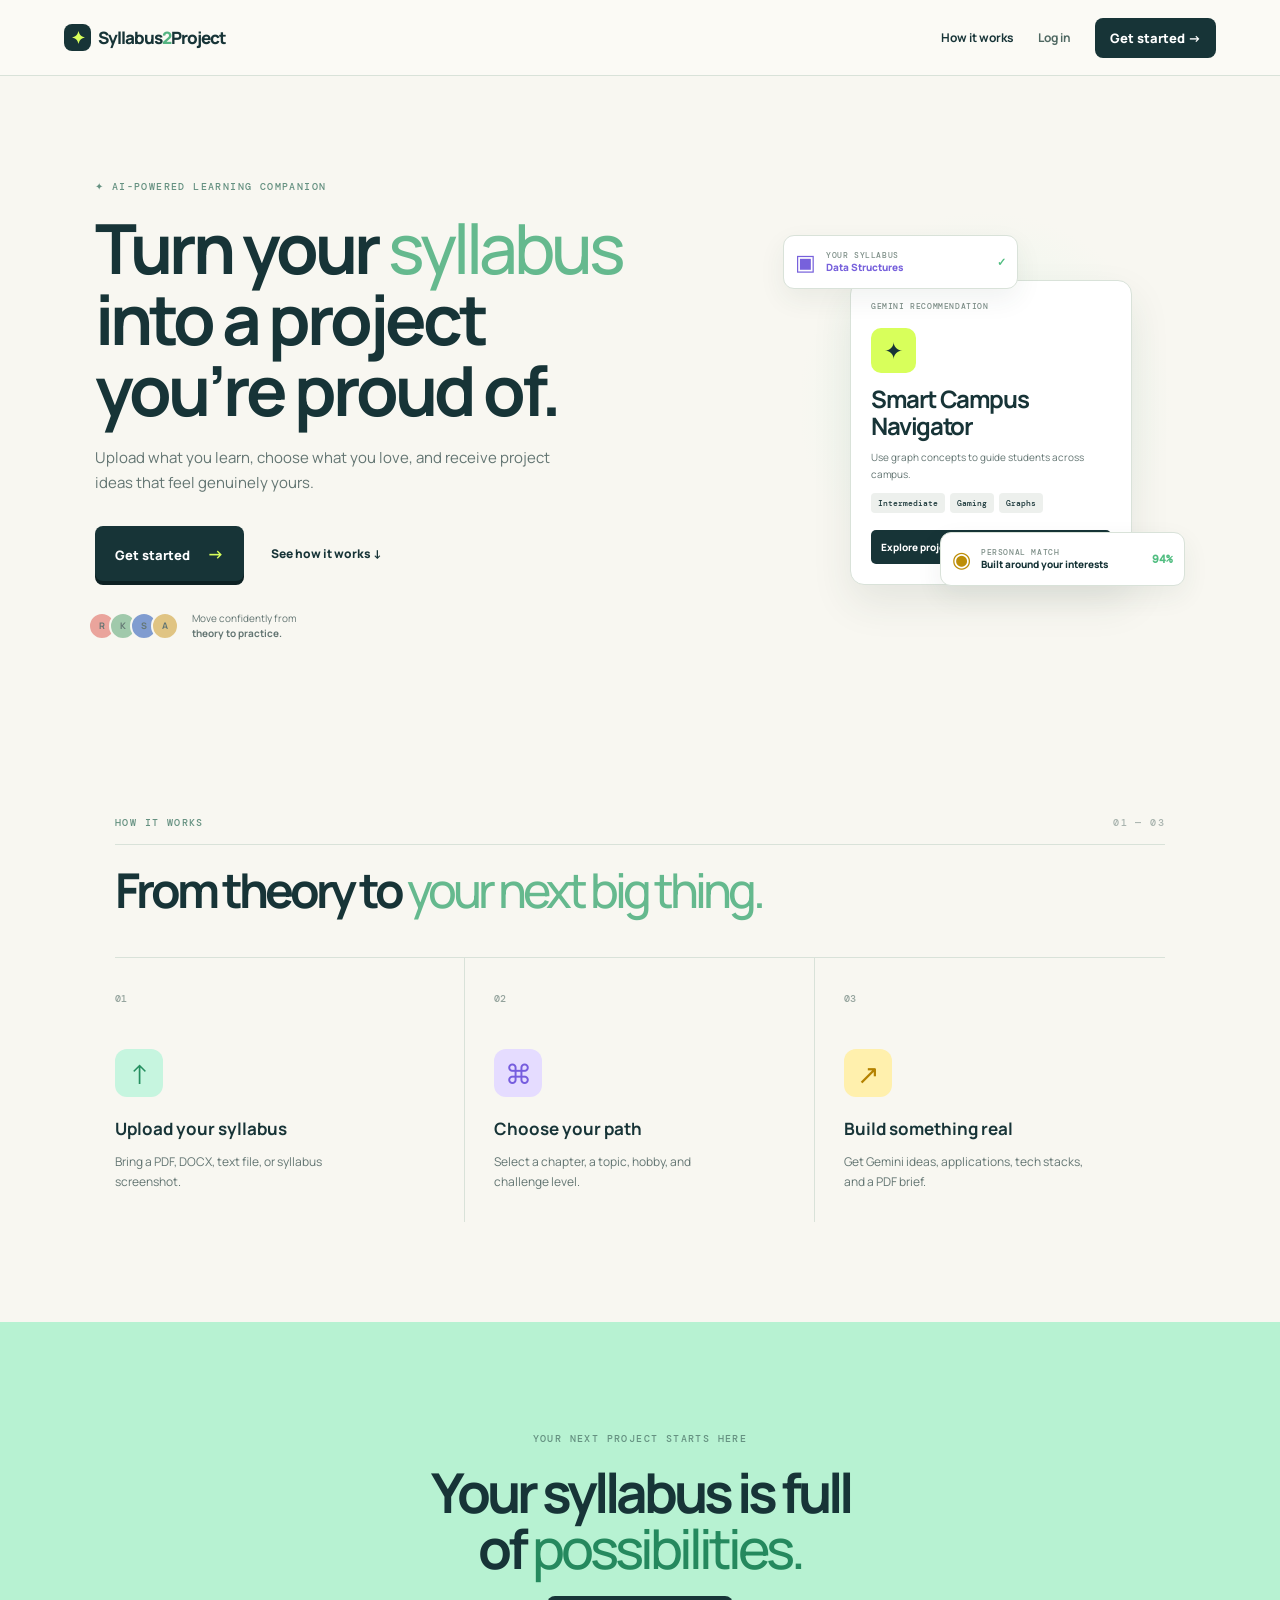
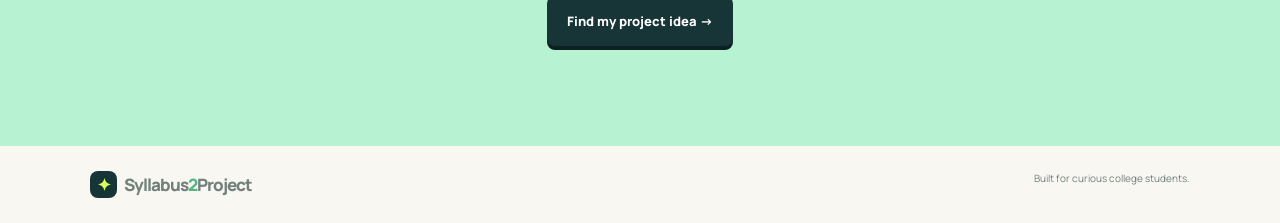
==== index.html @ 8297c6de "first commit" ====
<!doctype html><html lang="en"><head><meta charset="UTF-8"><meta name="viewport" content="width=device-width,initial-scale=1"><title>Syllabus2Project</title><link rel="preconnect" href="https://fonts.googleapis.com"><link rel="preconnect" href="https://fonts.gstatic.com" crossorigin><link href="https://fonts.googleapis.com/css2?family=DM+Mono:wght@400;500&family=Manrope:wght@400;500;600;700;800&display=swap" rel="stylesheet"><link rel="stylesheet" href="app.css"></head><body class="home"><nav><a class="brand" href="index.html"><i>✦</i>Syllabus<span>2</span>Project</a><div id="homeNav"><a href="#how">How it works</a><a class="ghost" href="login.html">Log in</a><a class="button small" href="signup.html">Get started →</a></div></nav><main><section class="hero"><div class="hero-copy"><p class="kicker">✦ AI-POWERED LEARNING COMPANION</p><h1>Turn your <em>syllabus</em><br>into a project<br>you’re proud of.</h1><p class="lede">Upload what you learn, choose what you love, and receive project ideas that feel genuinely yours.</p><div class="actions"><a class="button" href="signup.html">Get started <b>→</b></a><a class="text-link" href="#how">See how it works ↓</a></div><div class="student-proof"><div class="faces"><b>R</b><b>K</b><b>S</b><b>A</b></div><span>Move confidently from<br><strong>theory to practice.</strong></span></div></div><div class="hero-card"><div class="float-card syllabus">▣ <span><small>YOUR SYLLABUS</small>Data Structures</span><b>✓</b></div><div class="project-preview"><small>GEMINI RECOMMENDATION</small><div class="icon">✦</div><h2>Smart Campus<br>Navigator</h2><p>Use graph concepts to guide students across campus.</p><div class="chips"><span>Intermediate</span><span>Gaming</span><span>Graphs</span></div><a href="signup.html">Explore project <b>→</b></a></div><div class="float-card match">◉ <span><small>PERSONAL MATCH</small>Built around your interests</span><b>94%</b></div></div></section><section id="how" class="steps"><p class="kicker">HOW IT WORKS <span>01 — 03</span></p><h2>From theory to <em>your next big thing.</em></h2><div class="step-grid"><article><b>01</b><i>↑</i><h3>Upload your syllabus</h3><p>Bring a PDF, DOCX, text file, or syllabus screenshot.</p></article><article><b>02</b><i>⌘</i><h3>Choose your path</h3><p>Select a chapter, a topic, hobby, and challenge level.</p></article><article><b>03</b><i>↗</i><h3>Build something real</h3><p>Get Gemini ideas, applications, tech stacks, and a PDF brief.</p></article></div></section><section class="bottom-cta"><p class="kicker">YOUR NEXT PROJECT STARTS HERE</p><h2>Your syllabus is full<br>of <em>possibilities.</em></h2><a class="button" href="signup.html">Find my project idea →</a></section></main><footer><a class="brand" href="index.html"><i>✦</i>Syllabus<span>2</span>Project</a><span>Built for curious college students.</span></footer><script src="home.js"></script></body></html>
---- app.css ----
:root{--ink:#173437;--muted:#637572;--paper:#f8f7f1;--mint:#b7f2d2;--lime:#d8ff5b;--line:#d9e2d9;--white:#fff}*{box-sizing:border-box}body{margin:0;font-family:Manrope,Arial,sans-serif;background:var(--paper);color:var(--ink)}a{text-decoration:none;color:inherit}nav{height:76px;border-bottom:1px solid var(--line);display:flex;align-items:center;justify-content:space-between;padding:0 max(5vw,35px);background:#fbfaf5}.brand{font-size:17px;font-weight:800;letter-spacing:-1px}.brand i{font-style:normal;display:inline-grid;place-items:center;background:var(--ink);color:var(--lime);width:27px;height:27px;border-radius:8px;margin-right:7px}.brand span{color:#54b482}nav>div{display:flex;gap:24px;align-items:center;font-weight:700;font-size:12px}.button{display:inline-block;background:var(--ink);box-shadow:0 4px 0 #0d2123;border-radius:8px;padding:16px 20px;color:#fff;font-size:13px;font-weight:800;cursor:pointer;border:0}.button b{color:var(--lime);margin-left:14px;font-size:17px}.button.small{padding:11px 15px;box-shadow:none}.ghost{color:#4f6862}.kicker{font:500 10px 'DM Mono';letter-spacing:1.4px;color:#659181}.home .hero{max-width:1210px;min-height:620px;padding:94px 60px 65px;margin:auto;display:flex;align-items:center;justify-content:space-between;gap:40px}.hero-copy{max-width:580px}.hero h1,.steps h2,.bottom-cta h2{font-size:clamp(46px,5.4vw,72px);letter-spacing:-4px;line-height:1.03;margin:19px 0}.hero h1 em,.steps h2 em,.bottom-cta em{color:#65b98e;font-style:normal;font-weight:500}.lede{max-width:455px;line-height:1.7;font-size:15px;color:var(--muted)}.actions{display:flex;align-items:center;gap:27px;margin:30px 0}.text-link{font-size:12px;font-weight:800}.student-proof{display:flex;align-items:center;gap:13px;font-size:10px;line-height:1.5;color:var(--muted)}.faces{display:flex}.faces b{width:28px;height:28px;border-radius:50%;border:2px solid var(--paper);display:grid;place-items:center;margin-left:-7px;font-size:9px;background:#eaa49c}.faces b:nth-child(2){background:#a0c9ab}.faces b:nth-child(3){background:#809cd0}.faces b:nth-child(4){background:#e0c483}.hero-card{width:400px;height:415px;position:relative;background:radial-gradient(ellipse at center,#e8f8ec 0,transparent 66%)}.project-preview{position:absolute;top:82px;left:65px;width:282px;background:white;border:1px solid var(--line);box-shadow:0 18px 40px #27403518;border-radius:14px;padding:20px}.project-preview small,.float-card small{font:500 8px 'DM Mono';letter-spacing:.6px;color:#7e8f88;display:block}.project-preview>.icon{background:var(--lime);width:45px;height:45px;display:grid;place-items:center;border-radius:10px;font-size:23px;margin:17px 0 12px}.project-preview h2{font-size:24px;line-height:1.13;letter-spacing:-1.4px;margin:0}.project-preview p{font-size:10px;line-height:1.7;color:var(--muted)}.chips{display:flex;gap:5px;flex-wrap:wrap}.chips span{font:500 8px 'DM Mono';background:#edf0ed;padding:5px 7px;border-radius:4px}.project-preview a{display:block;margin-top:17px;padding:10px;background:var(--ink);border-radius:5px;color:white;font-size:10px;font-weight:800}.project-preview a b{float:right;color:var(--lime)}.float-card{z-index:1;position:absolute;background:#fff;border:1px solid var(--line);box-shadow:0 10px 27px #27403512;border-radius:11px;padding:11px;display:flex;align-items:center;gap:10px;font-size:22px}.float-card span{font-size:10px;font-weight:800}.float-card b{margin-left:auto;color:#50bd80;font:700 11px 'DM Mono'}.syllabus{left:-2px;top:37px;width:235px;color:#7761dc}.match{right:0;bottom:27px;width:245px;color:#bd8e08}.match span{color:var(--ink)}.steps{max-width:1110px;margin:auto;padding:100px 30px}.steps .kicker{border-bottom:1px solid var(--line);padding-bottom:15px}.steps .kicker span{float:right;color:#a7b2ad}.steps h2{font-size:48px;margin:20px 0 43px}.step-grid{display:grid;grid-template-columns:repeat(3,1fr);border-top:1px solid var(--line)}.step-grid article{padding:27px 28px 17px 0;border-right:1px solid var(--line);position:relative}.step-grid article+article{padding-left:29px}.step-grid article:last-child{border:0}.step-grid b{font:500 10px 'DM Mono';color:#93a29c}.step-grid i{display:grid;place-items:center;width:48px;height:48px;border-radius:12px;background:#c6f5df;color:#258f60;font-style:normal;font-size:27px;margin:42px 0 20px}.step-grid article:nth-child(2) i{background:#e5dcff;color:#765dde}.step-grid article:nth-child(3) i{background:#fff0ad;color:#b48200}.step-grid h3{font-size:17px;margin:0}.step-grid p{font-size:12px;color:var(--muted);line-height:1.7;max-width:250px}.bottom-cta{text-align:center;padding:100px 20px;background:var(--mint)}.bottom-cta h2{font-size:55px}.bottom-cta em{color:#25895e}footer{padding:25px 7%;display:flex;justify-content:space-between;color:#72807c;font-size:10px}.page{min-height:100vh;background:linear-gradient(115deg,#f8f7f1 60%,#e4f7ec)}.app-shell{max-width:1060px;margin:0 auto;padding:52px 30px 80px}.topline{display:flex;justify-content:space-between;align-items:center;margin-bottom:37px}.progress{display:flex;gap:5px}.progress span{height:4px;width:28px;border-radius:5px;background:#d4ddd6}.progress span.active{background:#4ac07e}.step-name{font:500 10px 'DM Mono';color:#668176;letter-spacing:1px}.panel{width:min(790px,100%);background:#fff;border:1px solid var(--line);box-shadow:0 18px 50px #29433312;border-radius:18px;padding:43px;margin:auto}.panel.narrow{width:min(500px,100%)}.panel h1{font-size:38px;letter-spacing:-2px;margin:0 0 10px;line-height:1.1}.panel>p{color:var(--muted);font-size:13px;line-height:1.7;margin:0 0 24px}.form-grid,.choice-grid{display:grid;grid-template-columns:1fr 1fr;gap:12px}.field label{display:block;font-size:11px;font-weight:800;margin-bottom:6px}.field input{width:100%;border:1px solid #ced9d0;border-radius:8px;padding:13px;font:13px Manrope}.error{color:#c45757;font-size:11px;min-height:18px;margin:10px 0}.form-actions{display:flex;justify-content:space-between;align-items:center;margin-top:22px}.muted-link{font-size:11px;color:#587268;font-weight:700}.drop-zone{display:block;padding:48px 20px;border:2px dashed #a8d6bc;background:#effbf3;border-radius:14px;text-align:center;cursor:pointer}.drop-zone input{display:none}.drop-zone i{display:grid;place-items:center;width:48px;height:48px;border-radius:50%;background:#b9f1d4;color:#237d58;margin:auto;font-style:normal;font-size:24px}.drop-zone strong{display:block;margin:12px 0 6px;font-size:15px}.drop-zone span{font:10px 'DM Mono';color:#6d8b7e}.sample-row{display:flex;justify-content:space-between;align-items:center;margin-top:18px;padding:12px;background:#f5f7f4;border-radius:8px;font-size:11px;color:var(--muted)}.link-btn{border:0;background:none;color:#298f60;font:800 11px Manrope;cursor:pointer}.cards{display:grid;grid-template-columns:repeat(2,1fr);gap:12px}.select-card{border:1px solid var(--line);background:white;border-radius:11px;padding:17px;text-align:left;color:var(--ink);font:700 13px Manrope;cursor:pointer}.select-card:hover,.select-card.selected{border-color:#45bc7d;background:#effcf4;box-shadow:inset 0 0 0 1px #45bc7d}.select-card small{display:block;color:#789088;margin-top:7px;font:10px 'DM Mono'}.chapter-card{display:flex;align-items:center;justify-content:space-between}.chapter-card b{color:#40ad73}.selected-summary{margin:18px 0;padding:11px 13px;background:#eafbf0;color:#407462;border-radius:8px;font:11px 'DM Mono'}.preference-block{margin:25px 0}.preference-block h3{font-size:13px;margin:0 0 10px}.loader-page{text-align:center;padding:45px}.loader{width:47px;height:47px;border:4px solid #e0f6e8;border-top-color:#43bf7e;border-radius:50%;animation:spin .8s linear infinite;margin:0 auto 20px}@keyframes spin{to{transform:rotate(360deg)}}.idea{border:1px solid var(--line);border-radius:12px;padding:21px;margin:14px 0;background:#fff}.idea .label{font:500 9px 'DM Mono';color:#43ad75;letter-spacing:.5px}.idea h2{margin:6px 0;font-size:22px;letter-spacing:-1px}.idea p{font-size:12px;color:var(--muted);line-height:1.65}.idea h4{font-size:11px;margin:13px 0 3px}.tech{display:flex;flex-wrap:wrap;gap:5px}.tech span{font:500 9px 'DM Mono';padding:5px 7px;background:#eef1ee;border-radius:4px}.history-empty{text-align:center;padding:50px 10px}.history-item{border:1px solid var(--line);border-radius:11px;padding:18px;margin:10px 0;display:flex;justify-content:space-between;align-items:center}.history-item h3{margin:0;font-size:15px}.history-item p{margin:5px 0 0;font:10px 'DM Mono';color:#6b8178}@media(max-width:700px){nav{padding:0 20px}nav>div>a:not(.button){display:none}.home .hero{padding:65px 25px;min-height:auto}.hero-card{display:none}.steps{padding:65px 25px}.step-grid,.form-grid,.choice-grid,.cards{grid-template-columns:1fr}.step-grid article,.step-grid article+article{padding:25px 0;border-right:0;border-bottom:1px solid var(--line)}.panel{padding:28px 20px}.app-shell{padding:35px 18px 60px}.panel h1{font-size:32px}.topline{margin-bottom:25px}.progress span{width:18px}footer{gap:15px;flex-wrap:wrap}}
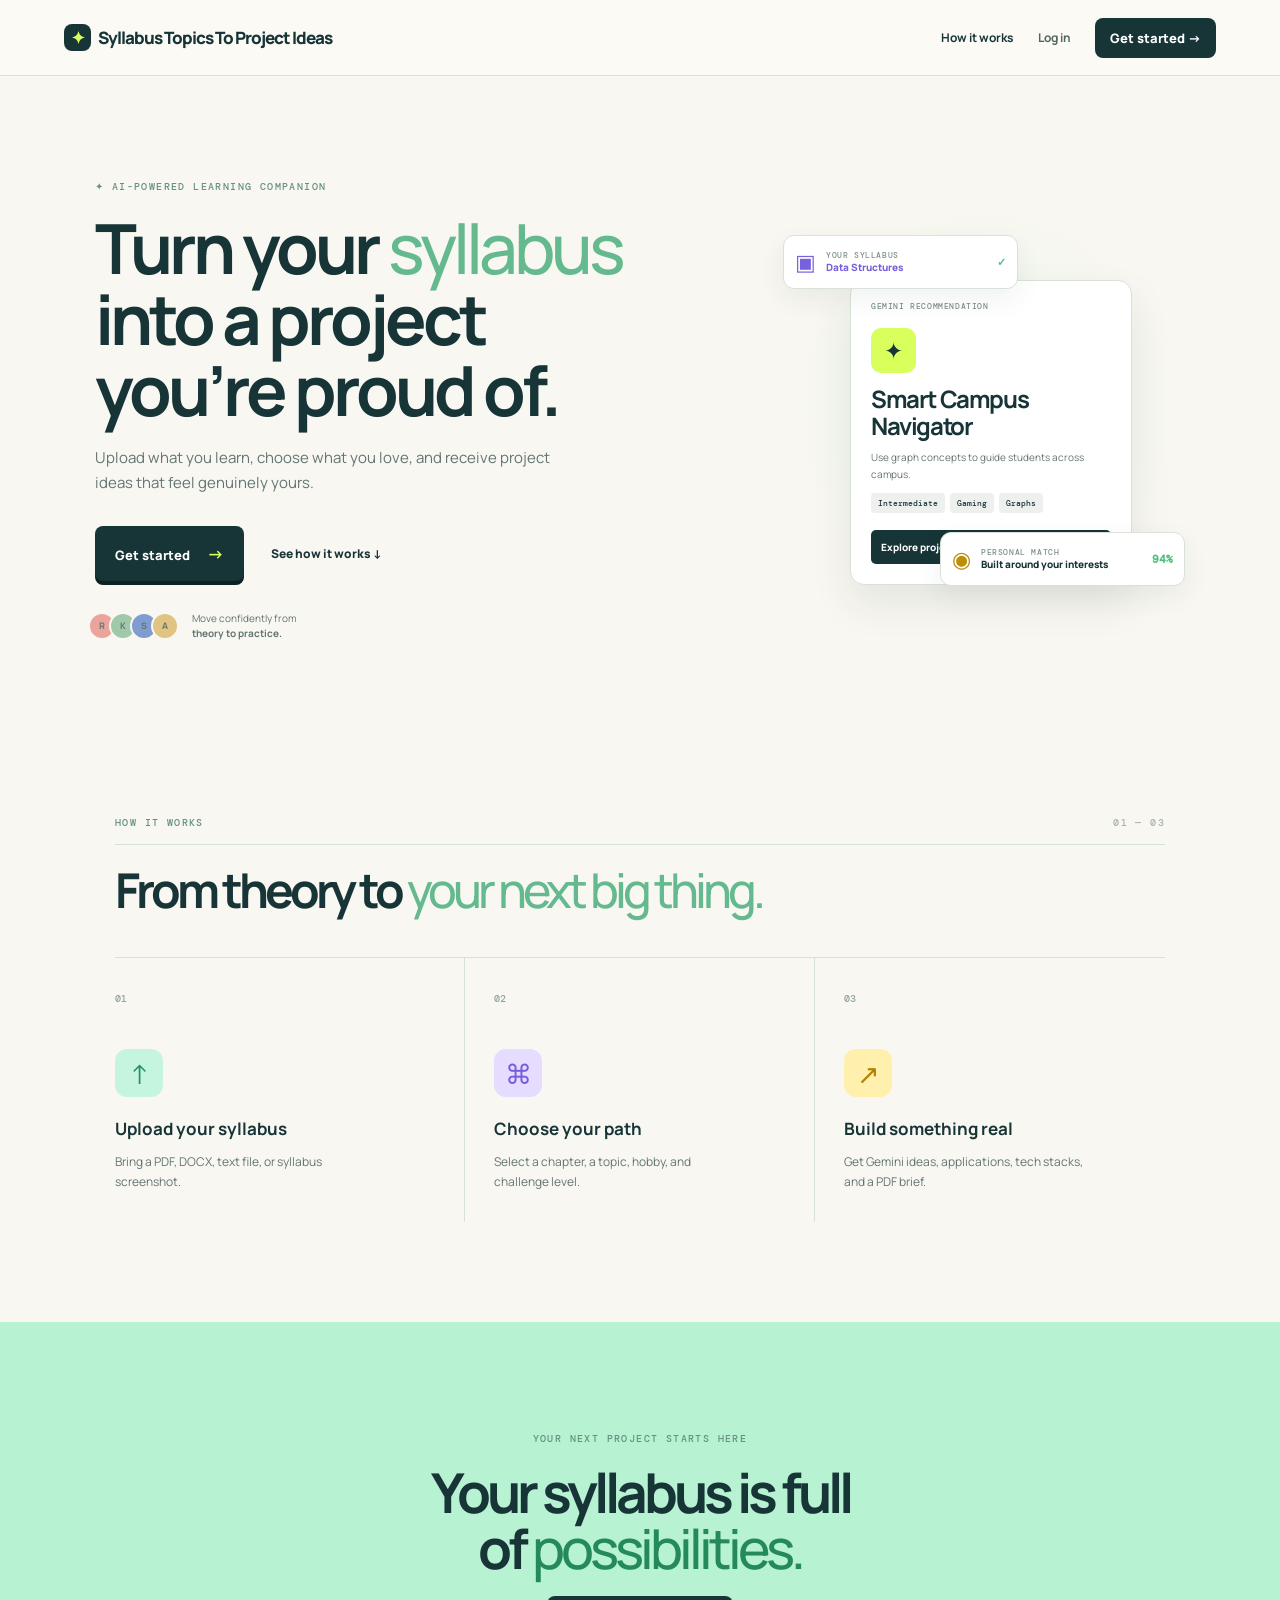
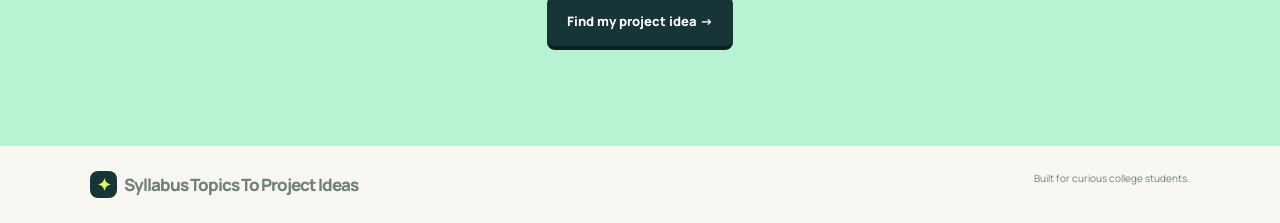
==== commit 37ba80b9: "Third commit" ====
--- a/index.html
+++ b/index.html
@@ -1 +1 @@
-<!doctype html><html lang="en"><head><meta charset="UTF-8"><meta name="viewport" content="width=device-width,initial-scale=1"><title>Syllabus2Project</title><link rel="preconnect" href="https://fonts.googleapis.com"><link rel="preconnect" href="https://fonts.gstatic.com" crossorigin><link href="https://fonts.googleapis.com/css2?family=DM+Mono:wght@400;500&family=Manrope:wght@400;500;600;700;800&display=swap" rel="stylesheet"><link rel="stylesheet" href="app.css"></head><body class="home"><nav><a class="brand" href="index.html"><i>✦</i>Syllabus<span>2</span>Project</a><div id="homeNav"><a href="#how">How it works</a><a class="ghost" href="login.html">Log in</a><a class="button small" href="signup.html">Get started →</a></div></nav><main><section class="hero"><div class="hero-copy"><p class="kicker">✦ AI-POWERED LEARNING COMPANION</p><h1>Turn your <em>syllabus</em><br>into a project<br>you’re proud of.</h1><p class="lede">Upload what you learn, choose what you love, and receive project ideas that feel genuinely yours.</p><div class="actions"><a class="button" href="signup.html">Get started <b>→</b></a><a class="text-link" href="#how">See how it works ↓</a></div><div class="student-proof"><div class="faces"><b>R</b><b>K</b><b>S</b><b>A</b></div><span>Move confidently from<br><strong>theory to practice.</strong></span></div></div><div class="hero-card"><div class="float-card syllabus">▣ <span><small>YOUR SYLLABUS</small>Data Structures</span><b>✓</b></div><div class="project-preview"><small>GEMINI RECOMMENDATION</small><div class="icon">✦</div><h2>Smart Campus<br>Navigator</h2><p>Use graph concepts to guide students across campus.</p><div class="chips"><span>Intermediate</span><span>Gaming</span><span>Graphs</span></div><a href="signup.html">Explore project <b>→</b></a></div><div class="float-card match">◉ <span><small>PERSONAL MATCH</small>Built around your interests</span><b>94%</b></div></div></section><section id="how" class="steps"><p class="kicker">HOW IT WORKS <span>01 — 03</span></p><h2>From theory to <em>your next big thing.</em></h2><div class="step-grid"><article><b>01</b><i>↑</i><h3>Upload your syllabus</h3><p>Bring a PDF, DOCX, text file, or syllabus screenshot.</p></article><article><b>02</b><i>⌘</i><h3>Choose your path</h3><p>Select a chapter, a topic, hobby, and challenge level.</p></article><article><b>03</b><i>↗</i><h3>Build something real</h3><p>Get Gemini ideas, applications, tech stacks, and a PDF brief.</p></article></div></section><section class="bottom-cta"><p class="kicker">YOUR NEXT PROJECT STARTS HERE</p><h2>Your syllabus is full<br>of <em>possibilities.</em></h2><a class="button" href="signup.html">Find my project idea →</a></section></main><footer><a class="brand" href="index.html"><i>✦</i>Syllabus<span>2</span>Project</a><span>Built for curious college students.</span></footer><script src="home.js"></script></body></html>
+<!doctype html><html lang="en"><head><meta charset="UTF-8"><meta name="viewport" content="width=device-width,initial-scale=1"><title>Syllabus2Project</title><link rel="preconnect" href="https://fonts.googleapis.com"><link rel="preconnect" href="https://fonts.gstatic.com" crossorigin><link href="https://fonts.googleapis.com/css2?family=DM+Mono:wght@400;500&family=Manrope:wght@400;500;600;700;800&display=swap" rel="stylesheet"><link rel="stylesheet" href="app.css"></head><body class="home"><nav><a class="brand" href="index.html"><i>✦</i>Syllabus Topics To Project Ideas</a><div id="homeNav"><a href="#how">How it works</a><a class="ghost" href="login.html">Log in</a><a class="button small" href="signup.html">Get started →</a></div></nav><main><section class="hero"><div class="hero-copy"><p class="kicker">✦ AI-POWERED LEARNING COMPANION</p><h1>Turn your <em>syllabus</em><br>into a project<br>you’re proud of.</h1><p class="lede">Upload what you learn, choose what you love, and receive project ideas that feel genuinely yours.</p><div class="actions"><a class="button" href="signup.html">Get started <b>→</b></a><a class="text-link" href="#how">See how it works ↓</a></div><div class="student-proof"><div class="faces"><b>R</b><b>K</b><b>S</b><b>A</b></div><span>Move confidently from<br><strong>theory to practice.</strong></span></div></div><div class="hero-card"><div class="float-card syllabus">▣ <span><small>YOUR SYLLABUS</small>Data Structures</span><b>✓</b></div><div class="project-preview"><small>GEMINI RECOMMENDATION</small><div class="icon">✦</div><h2>Smart Campus<br>Navigator</h2><p>Use graph concepts to guide students across campus.</p><div class="chips"><span>Intermediate</span><span>Gaming</span><span>Graphs</span></div><a href="signup.html">Explore project <b>→</b></a></div><div class="float-card match">◉ <span><small>PERSONAL MATCH</small>Built around your interests</span><b>94%</b></div></div></section><section id="how" class="steps"><p class="kicker">HOW IT WORKS <span>01 — 03</span></p><h2>From theory to <em>your next big thing.</em></h2><div class="step-grid"><article><b>01</b><i>↑</i><h3>Upload your syllabus</h3><p>Bring a PDF, DOCX, text file, or syllabus screenshot.</p></article><article><b>02</b><i>⌘</i><h3>Choose your path</h3><p>Select a chapter, a topic, hobby, and challenge level.</p></article><article><b>03</b><i>↗</i><h3>Build something real</h3><p>Get Gemini ideas, applications, tech stacks, and a PDF brief.</p></article></div></section><section class="bottom-cta"><p class="kicker">YOUR NEXT PROJECT STARTS HERE</p><h2>Your syllabus is full<br>of <em>possibilities.</em></h2><a class="button" href="signup.html">Find my project idea →</a></section></main><footer><a class="brand" href="index.html"><i>✦</i>Syllabus Topics To Project Ideas</a><span>Built for curious college students.</span></footer><script src="home.js"></script></body></html>
